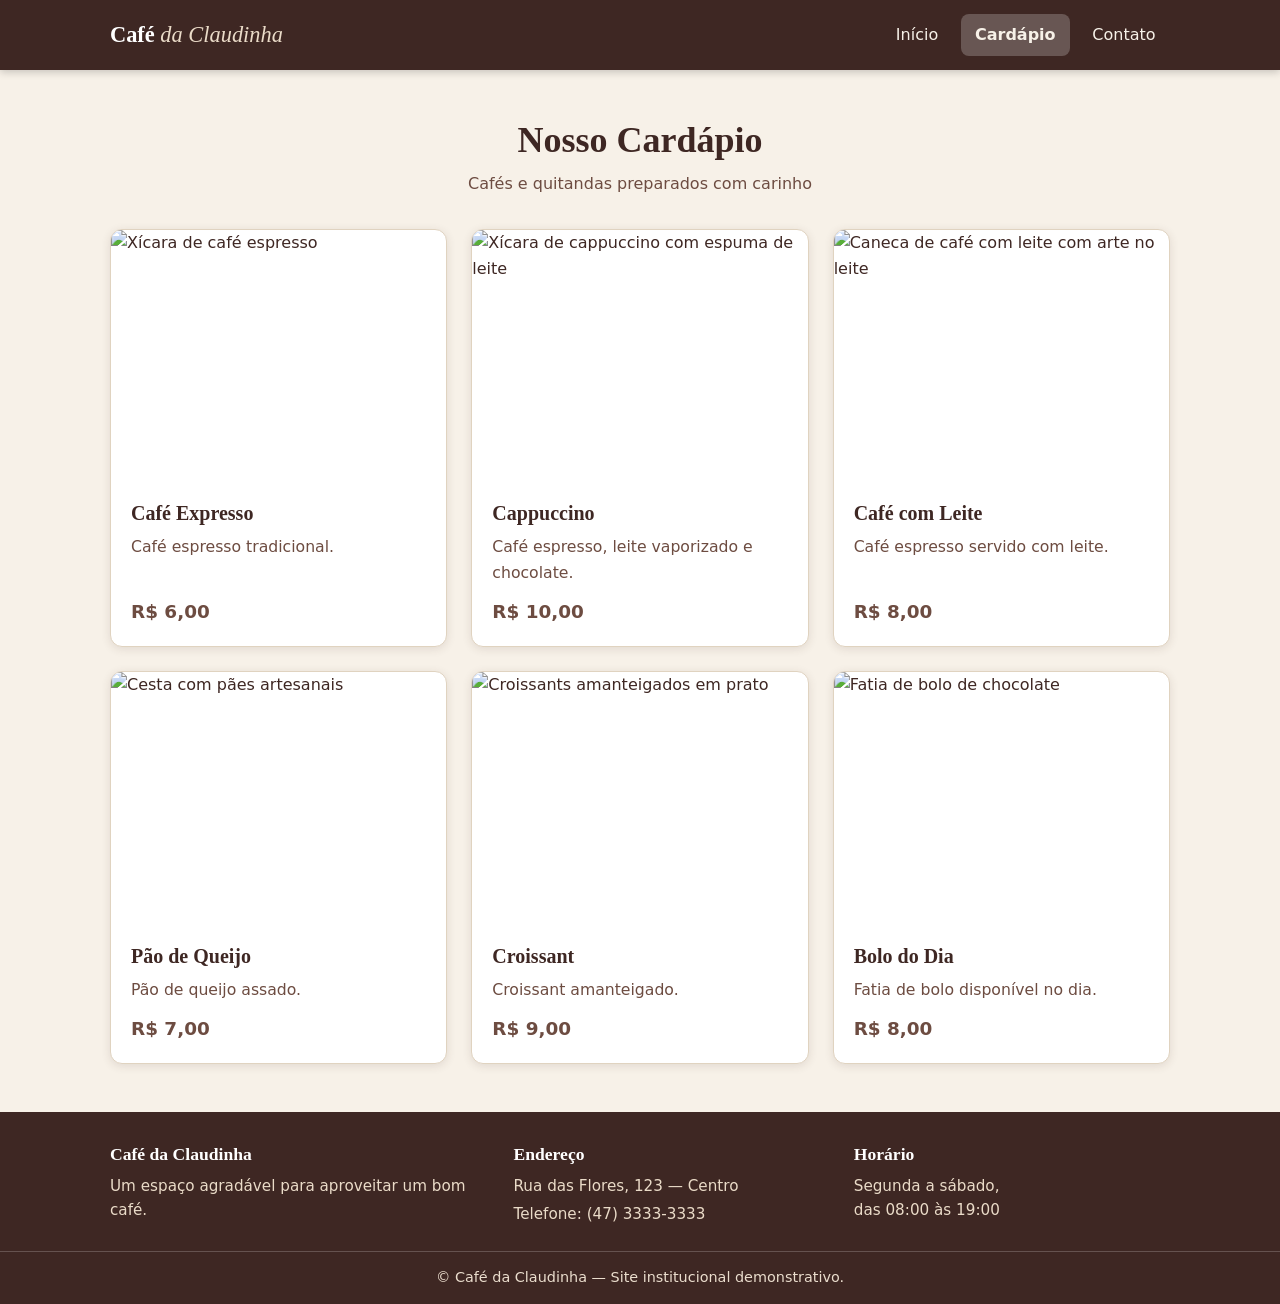
==== cardapio.html @ 3e4fe187 "Implementa etapa 3 do site Café da Claudinha" ====
<!DOCTYPE html>
<html lang="pt-BR">
<head>
  <meta charset="UTF-8">
  <meta name="viewport" content="width=device-width, initial-scale=1.0">
  <meta name="description" content="Cardápio do Café da Claudinha: cafés, pães e doces com nome, descrição e preço.">
  <title>Cardápio | Café da Claudinha</title>
  <link rel="stylesheet" href="css/style.css">
</head>
<body>
  <a class="skip-link" href="#conteudo">Pular para o conteúdo</a>

  <header class="site-header">
    <div class="header-inner">
      <a class="brand" href="index.html">Café <span>da Claudinha</span></a>
      <button class="menu-toggle" type="button" aria-expanded="false" aria-controls="menu-principal" aria-label="Abrir menu">☰</button>
      <nav class="main-nav" id="menu-principal" aria-label="Navegação principal">
        <ul>
          <li><a href="index.html">Início</a></li>
          <li><a href="cardapio.html" class="active" aria-current="page">Cardápio</a></li>
          <li><a href="contato.html">Contato</a></li>
        </ul>
      </nav>
    </div>
  </header>

  <main id="conteudo">
    <section class="section" aria-labelledby="titulo-cardapio">
      <div class="container">
        <h1 class="section-title" id="titulo-cardapio">Nosso Cardápio</h1>
        <p class="section-subtitle">Cafés e quitandas preparados com carinho</p>

        <div class="menu-grid">
          <article class="product-card">
            <img src="https://images.unsplash.com/photo-1510591509098-f4fdc6d0ff04?w=800&q=80&auto=format&fit=crop" alt="Xícara de café espresso" width="800" height="600" loading="lazy">
            <div class="product-body">
              <h3>Café Expresso</h3>
              <p>Café espresso tradicional.</p>
              <span class="price">R$ 6,00</span>
            </div>
          </article>

          <article class="product-card">
            <img src="https://images.unsplash.com/photo-1572442388796-11668a67e53d?w=800&q=80&auto=format&fit=crop" alt="Xícara de cappuccino com espuma de leite" width="800" height="600" loading="lazy">
            <div class="product-body">
              <h3>Cappuccino</h3>
              <p>Café espresso, leite vaporizado e chocolate.</p>
              <span class="price">R$ 10,00</span>
            </div>
          </article>

          <article class="product-card">
            <img src="https://images.unsplash.com/photo-1541167760496-1628856ab772?w=800&q=80&auto=format&fit=crop" alt="Caneca de café com leite com arte no leite" width="800" height="600" loading="lazy">
            <div class="product-body">
              <h3>Café com Leite</h3>
              <p>Café espresso servido com leite.</p>
              <span class="price">R$ 8,00</span>
            </div>
          </article>

          <article class="product-card">
            <img src="https://images.unsplash.com/photo-1509440159596-0249088772ff?w=800&q=80&auto=format&fit=crop" alt="Cesta com pães artesanais" width="800" height="600" loading="lazy">
            <div class="product-body">
              <h3>Pão de Queijo</h3>
              <p>Pão de queijo assado.</p>
              <span class="price">R$ 7,00</span>
            </div>
          </article>

          <article class="product-card">
            <img src="https://images.unsplash.com/photo-1555507036-ab1f4038808a?w=800&q=80&auto=format&fit=crop" alt="Croissants amanteigados em prato" width="800" height="600" loading="lazy">
            <div class="product-body">
              <h3>Croissant</h3>
              <p>Croissant amanteigado.</p>
              <span class="price">R$ 9,00</span>
            </div>
          </article>

          <article class="product-card">
            <img src="https://images.unsplash.com/photo-1578985545062-69928b1d9587?w=800&q=80&auto=format&fit=crop" alt="Fatia de bolo de chocolate" width="800" height="600" loading="lazy">
            <div class="product-body">
              <h3>Bolo do Dia</h3>
              <p>Fatia de bolo disponível no dia.</p>
              <span class="price">R$ 8,00</span>
            </div>
          </article>
        </div>
      </div>
    </section>
  </main>

  <footer class="site-footer">
    <div class="footer-inner">
      <div>
        <h3>Café da Claudinha</h3>
        <p>Um espaço agradável para aproveitar um bom café.</p>
      </div>
      <div>
        <h3>Endereço</h3>
        <address>Rua das Flores, 123 — Centro</address>
        <p>Telefone: (47) 3333-3333</p>
      </div>
      <div>
        <h3>Horário</h3>
        <p>Segunda a sábado,<br>das 08:00 às 19:00</p>
      </div>
    </div>
    <div class="footer-bottom">© Café da Claudinha — Site institucional demonstrativo.</div>
  </footer>

  <script src="js/script.js"></script>
</body>
</html>
---- css/style.css ----
/* ==========================================================
   Café da Claudinha — style.css
   1. reset/base | 2. variáveis | 3. tipografia
   4. header/nav | 5. hero | 6. seções
   7. cardápio | 8. formulário | 9. footer | 10. responsivo
   ========================================================== */

/* 1. Reset / Base */
*,
*::before,
*::after {
  box-sizing: border-box;
  margin: 0;
  padding: 0;
}

html {
  scroll-behavior: smooth;
}

body {
  font-family: system-ui, -apple-system, "Segoe UI", Arial, sans-serif;
  background-color: var(--color-background);
  color: var(--color-text);
  line-height: 1.6;
  min-height: 100vh;
  display: flex;
  flex-direction: column;
  overflow-x: hidden;
}

img {
  max-width: 100%;
  height: auto;
  display: block;
}

a {
  color: inherit;
}

ul {
  list-style: none;
}

/* 2. Variáveis */
:root {
  --color-primary: #3e2723;      /* marrom escuro */
  --color-secondary: #6d4c41;    /* marrom */
  --color-background: #f7f1e8;   /* creme */
  --color-surface: #ffffff;      /* branco */
  --color-accent: #eadbc8;       /* bege */
  --color-text: #3e2723;
  --color-text-light: #6d4c41;
  --color-muted: #8d6e63;
  --color-border: #e0d3c0;
  --color-success: #2e7d32;
  --color-error: #c62828;
  --radius: 12px;
  --shadow: 0 2px 10px rgba(62, 39, 35, 0.12);
  --container: 1100px;
  --font-title: Georgia, "Times New Roman", serif;
  --font-body: system-ui, -apple-system, "Segoe UI", Arial, sans-serif;
}

/* 3. Tipografia */
h1,
h2,
h3 {
  font-family: var(--font-title);
  color: var(--color-primary);
  line-height: 1.25;
}

h1 {
  font-size: 2.25rem;
  margin-bottom: 0.75rem;
}

h2 {
  font-size: 1.75rem;
  margin-bottom: 0.75rem;
}

h3 {
  font-size: 1.2rem;
}

p {
  margin-bottom: 1rem;
  color: var(--color-text);
}

.section-title {
  text-align: center;
  margin-bottom: 0.5rem;
}

.section-subtitle {
  text-align: center;
  color: var(--color-text-light);
  margin-bottom: 2rem;
}

.container {
  width: 100%;
  max-width: var(--container);
  margin: 0 auto;
  padding: 0 1.25rem;
}

/* Skip link (acessibilidade) */
.skip-link {
  position: absolute;
  left: -9999px;
  top: 0;
  background: var(--color-primary);
  color: #fff;
  padding: 0.6rem 1rem;
  border-radius: 0 0 8px 0;
  z-index: 100;
}

.skip-link:focus {
  left: 0;
}

/* 4. Header / Navegação */
.site-header {
  background-color: var(--color-primary);
  color: #f7f1e8;
  position: sticky;
  top: 0;
  z-index: 50;
  box-shadow: 0 2px 8px rgba(0, 0, 0, 0.2);
}

.header-inner {
  max-width: var(--container);
  margin: 0 auto;
  padding: 0.9rem 1.25rem;
  display: flex;
  align-items: center;
  justify-content: space-between;
  gap: 1rem;
}

.brand {
  font-family: var(--font-title);
  font-size: 1.4rem;
  font-weight: bold;
  text-decoration: none;
  color: #fff;
  white-space: nowrap;
}

.brand span {
  color: var(--color-accent);
  font-weight: normal;
  font-style: italic;
}

.main-nav ul {
  display: flex;
  gap: 0.5rem;
}

.main-nav a {
  display: inline-block;
  text-decoration: none;
  color: #f7f1e8;
  padding: 0.5rem 0.9rem;
  border-radius: 8px;
  transition: background-color 0.2s ease;
}

.main-nav a:hover {
  background-color: rgba(255, 255, 255, 0.15);
}

.main-nav a:focus-visible {
  outline: 3px solid #fff;
  outline-offset: 2px;
}

.main-nav a.active {
  background-color: rgba(255, 255, 255, 0.22);
  font-weight: 600;
}

.menu-toggle {
  display: none;
  background: transparent;
  border: 2px solid rgba(255, 255, 255, 0.6);
  color: #fff;
  border-radius: 8px;
  padding: 0.4rem 0.7rem;
  font-size: 1.1rem;
  cursor: pointer;
}

.menu-toggle:hover,
.menu-toggle:focus-visible {
  background: rgba(255, 255, 255, 0.15);
  outline: 2px solid #fff;
}

/* 5. Hero */
.hero {
  background-color: var(--color-accent);
}

.hero-inner {
  max-width: var(--container);
  margin: 0 auto;
  padding: 2.5rem 1.25rem;
  display: grid;
  grid-template-columns: 1.05fr 0.95fr;
  gap: 2rem;
  align-items: center;
}

.hero-text p {
  color: var(--color-text-light);
  font-size: 1.1rem;
}

.hero-image img {
  border-radius: var(--radius);
  box-shadow: var(--shadow);
  aspect-ratio: 4 / 3;
  object-fit: cover;
  width: 100%;
}

.btn {
  display: inline-block;
  background-color: var(--color-secondary);
  color: #fff;
  text-decoration: none;
  border: none;
  cursor: pointer;
  padding: 0.8rem 1.6rem;
  border-radius: 999px;
  font-size: 1rem;
  font-weight: 600;
  margin-top: 0.5rem;
  transition: background-color 0.2s ease, transform 0.1s ease;
}

.btn:hover {
  background-color: var(--color-primary);
}

.btn:focus-visible {
  outline: 3px solid var(--color-primary);
  outline-offset: 3px;
}

.btn:active {
  transform: scale(0.98);
}

/* 6. Seções */
.section {
  padding: 3rem 0;
}

.card-light {
  background-color: var(--color-surface);
  border: 1px solid var(--color-border);
  border-radius: var(--radius);
  box-shadow: var(--shadow);
  padding: 2rem;
}

.two-columns {
  display: grid;
  grid-template-columns: 1fr 1fr;
  gap: 1.5rem;
  margin-top: 1.5rem;
}

.info-box h3 {
  margin-bottom: 0.5rem;
}

.info-box p {
  color: var(--color-text-light);
  margin-bottom: 0;
}

/* 7. Cardápio */
.menu-grid {
  display: grid;
  grid-template-columns: repeat(3, 1fr);
  gap: 1.5rem;
  margin-top: 1rem;
}

.product-card {
  background: var(--color-surface);
  border: 1px solid var(--color-border);
  border-radius: var(--radius);
  overflow: hidden;
  box-shadow: var(--shadow);
  display: flex;
  flex-direction: column;
  transition: transform 0.15s ease;
}

.product-card:hover {
  transform: translateY(-3px);
}

.product-card img {
  width: 100%;
  aspect-ratio: 4 / 3;
  object-fit: cover;
}

.product-body {
  padding: 1.25rem;
  display: flex;
  flex-direction: column;
  gap: 0.5rem;
  flex: 1;
}

.product-body h3 {
  font-size: 1.25rem;
}

.product-body p {
  color: var(--color-text-light);
  font-size: 0.98rem;
  margin-bottom: 0.25rem;
  flex: 1;
}

.price {
  font-weight: 700;
  font-size: 1.15rem;
  color: var(--color-secondary);
}

/* 8. Contato / Formulário */
.contact-grid {
  display: grid;
  grid-template-columns: 0.9fr 1.1fr;
  gap: 1.5rem;
  align-items: start;
}

.contact-info {
  background: var(--color-surface);
  border: 1px solid var(--color-border);
  border-radius: var(--radius);
  padding: 1.75rem;
  box-shadow: var(--shadow);
}

.contact-info dl {
  display: grid;
  gap: 1rem;
  margin-top: 1rem;
}

.contact-info dt {
  font-weight: 700;
  color: var(--color-primary);
}

.contact-info dd {
  color: var(--color-text-light);
}

.contact-form-wrap {
  background: var(--color-surface);
  border: 1px solid var(--color-border);
  border-radius: var(--radius);
  padding: 1.75rem;
  box-shadow: var(--shadow);
}

.form-group {
  margin-bottom: 1.1rem;
}

.form-group label {
  display: block;
  font-weight: 600;
  margin-bottom: 0.35rem;
  color: var(--color-primary);
}

.form-group input,
.form-group textarea {
  width: 100%;
  border: 1px solid var(--color-border);
  border-radius: 8px;
  padding: 0.75rem 0.9rem;
  font-size: 1rem;
  font-family: var(--font-body);
  background: #fffdf9;
  color: var(--color-text);
}

.form-group input:focus,
.form-group textarea:focus {
  outline: 3px solid rgba(109, 76, 65, 0.35);
  border-color: var(--color-secondary);
}

.form-group textarea {
  min-height: 140px;
  resize: vertical;
}

.field-error {
  display: none;
  color: var(--color-error);
  font-size: 0.9rem;
  margin-top: 0.3rem;
}

.field-error.visible {
  display: block;
}

.form-feedback {
  display: none;
  margin-top: 1rem;
  padding: 0.9rem 1rem;
  border-radius: 8px;
  font-weight: 600;
}

.form-feedback.success {
  display: block;
  background: #e8f5e9;
  color: var(--color-success);
  border: 1px solid #a5d6a7;
}

.form-feedback.error {
  display: block;
  background: #fdecea;
  color: var(--color-error);
  border: 1px solid #ef9a9a;
}

/* 9. Footer */
.site-footer {
  background-color: var(--color-primary);
  color: #f7f1e8;
  margin-top: auto;
}

.footer-inner {
  max-width: var(--container);
  margin: 0 auto;
  padding: 2rem 1.25rem 1.25rem;
  display: grid;
  grid-template-columns: 1.2fr 1fr 1fr;
  gap: 1.5rem;
}

.site-footer h3 {
  color: #fff;
  margin-bottom: 0.5rem;
  font-size: 1.1rem;
}

.site-footer p,
.site-footer address {
  font-style: normal;
  color: #eadbc8;
  font-size: 0.95rem;
  margin-bottom: 0.25rem;
}

.footer-bottom {
  border-top: 1px solid rgba(255, 255, 255, 0.2);
  text-align: center;
  padding: 0.9rem 1rem;
  font-size: 0.9rem;
  color: #eaddcd;
}

/* 10. Responsividade */
@media (max-width: 1024px) {
  .menu-grid {
    grid-template-columns: repeat(2, 1fr);
  }

  .hero-inner {
    gap: 1.5rem;
  }
}

@media (max-width: 768px) {
  h1 {
    font-size: 1.9rem;
  }

  .hero-inner {
    grid-template-columns: 1fr;
    padding: 2rem 1.25rem;
  }

  .hero-image {
    order: -1;
  }

  .two-columns {
    grid-template-columns: 1fr;
  }

  .contact-grid {
    grid-template-columns: 1fr;
  }

  .footer-inner {
    grid-template-columns: 1fr 1fr;
  }
}

@media (max-width: 600px) {
  .menu-toggle {
    display: inline-block;
  }

  .main-nav {
    display: none;
    width: 100%;
  }

  .header-inner {
    flex-wrap: wrap;
  }

  .main-nav.open {
    display: block;
  }

  .main-nav ul {
    flex-direction: column;
    width: 100%;
    padding-bottom: 0.5rem;
  }

  .main-nav a {
    display: block;
    width: 100%;
  }

  .menu-grid {
    grid-template-columns: 1fr;
  }

  .section {
    padding: 2rem 0;
  }

  .card-light {
    padding: 1.4rem;
  }

  .footer-inner {
    grid-template-columns: 1fr;
  }
}

@media (max-width: 390px) {
  body {
    font-size: 0.98rem;
  }

  h1 {
    font-size: 1.65rem;
  }

  h2 {
    font-size: 1.4rem;
  }

  .container,
  .header-inner,
  .hero-inner {
    padding-left: 1rem;
    padding-right: 1rem;
  }

  .btn {
    width: 100%;
    text-align: center;
  }
}
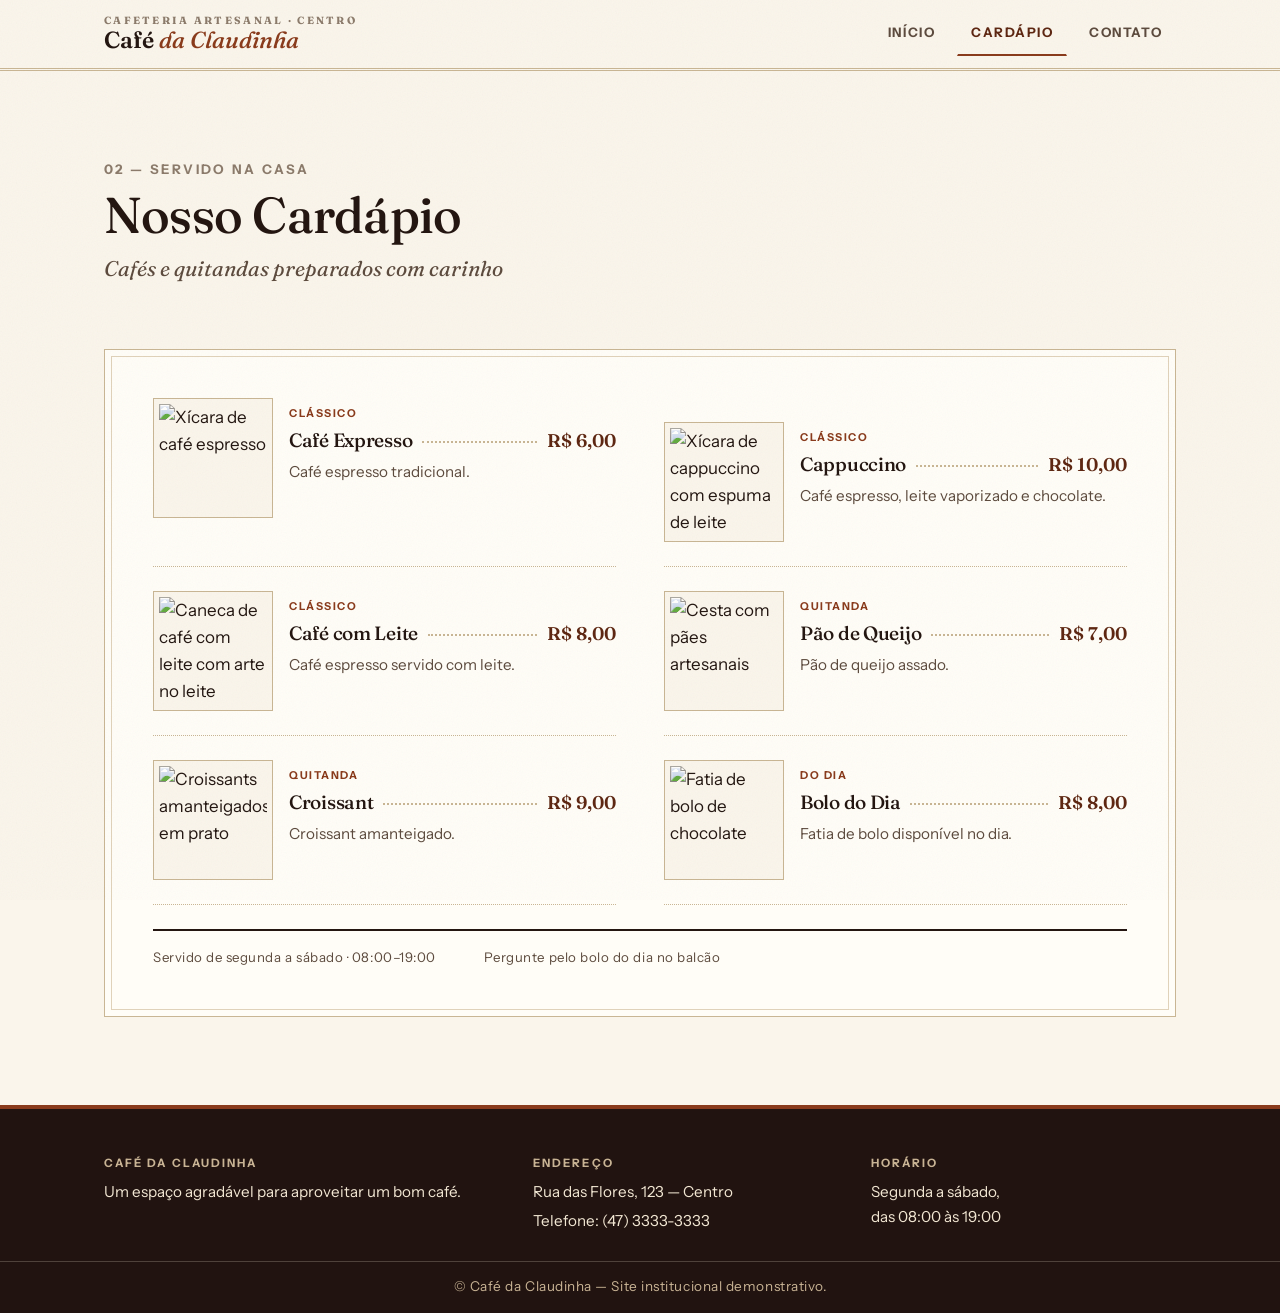
==== commit 7957d91d: "improvments" ====
--- a/cardapio.html
+++ b/cardapio.html
@@ -12,7 +12,7 @@
 
   <header class="site-header">
     <div class="header-inner">
-      <a class="brand" href="index.html">Café <span>da Claudinha</span></a>
+      <a class="brand" href="index.html"><span class="brand-top">Cafeteria artesanal · Centro</span>Café <em>da Claudinha</em></a>
       <button class="menu-toggle" type="button" aria-expanded="false" aria-controls="menu-principal" aria-label="Abrir menu">☰</button>
       <nav class="main-nav" id="menu-principal" aria-label="Navegação principal">
         <ul>
@@ -27,63 +27,69 @@
   <main id="conteudo">
     <section class="section" aria-labelledby="titulo-cardapio">
       <div class="container">
-        <h1 class="section-title" id="titulo-cardapio">Nosso Cardápio</h1>
-        <p class="section-subtitle">Cafés e quitandas preparados com carinho</p>
+        <div class="section-head">
+          <p class="section-index">02 — Servido na casa</p>
+          <h1 class="section-title" id="titulo-cardapio">Nosso Cardápio</h1>
+          <p class="section-subtitle">Cafés e quitandas preparados com carinho</p>
+        </div>
 
-        <div class="menu-grid">
-          <article class="product-card">
-            <img src="https://images.unsplash.com/photo-1510591509098-f4fdc6d0ff04?w=800&q=80&auto=format&fit=crop" alt="Xícara de café espresso" width="800" height="600" loading="lazy">
-            <div class="product-body">
-              <h3>Café Expresso</h3>
-              <p>Café espresso tradicional.</p>
-              <span class="price">R$ 6,00</span>
-            </div>
-          </article>
+        <div class="menu-sheet">
+          <div class="menu-columns">
+            <article class="product-card menu-item">
+              <div class="menu-thumb"><img src="https://images.unsplash.com/photo-1510591509098-f4fdc6d0ff04?w=800&q=80&auto=format&fit=crop" alt="Xícara de café espresso" width="800" height="800" loading="lazy"></div>
+              <div class="product-body">
+                <p class="menu-tag">Clássico</p>
+                <div class="menu-line"><h3>Café Expresso</h3><span class="dots" aria-hidden="true"></span><span class="price">R$ 6,00</span></div>
+                <p class="desc">Café espresso tradicional.</p>
+              </div>
+            </article>
 
-          <article class="product-card">
-            <img src="https://images.unsplash.com/photo-1572442388796-11668a67e53d?w=800&q=80&auto=format&fit=crop" alt="Xícara de cappuccino com espuma de leite" width="800" height="600" loading="lazy">
-            <div class="product-body">
-              <h3>Cappuccino</h3>
-              <p>Café espresso, leite vaporizado e chocolate.</p>
-              <span class="price">R$ 10,00</span>
-            </div>
-          </article>
+            <article class="product-card menu-item">
+              <div class="menu-thumb"><img src="https://images.unsplash.com/photo-1572442388796-11668a67e53d?w=800&q=80&auto=format&fit=crop" alt="Xícara de cappuccino com espuma de leite" width="800" height="800" loading="lazy"></div>
+              <div class="product-body">
+                <p class="menu-tag">Clássico</p>
+                <div class="menu-line"><h3>Cappuccino</h3><span class="dots" aria-hidden="true"></span><span class="price">R$ 10,00</span></div>
+                <p class="desc">Café espresso, leite vaporizado e chocolate.</p>
+              </div>
+            </article>
 
-          <article class="product-card">
-            <img src="https://images.unsplash.com/photo-1541167760496-1628856ab772?w=800&q=80&auto=format&fit=crop" alt="Caneca de café com leite com arte no leite" width="800" height="600" loading="lazy">
-            <div class="product-body">
-              <h3>Café com Leite</h3>
-              <p>Café espresso servido com leite.</p>
-              <span class="price">R$ 8,00</span>
-            </div>
-          </article>
+            <article class="product-card menu-item">
+              <div class="menu-thumb"><img src="https://images.unsplash.com/photo-1541167760496-1628856ab772?w=800&q=80&auto=format&fit=crop" alt="Caneca de café com leite com arte no leite" width="800" height="800" loading="lazy"></div>
+              <div class="product-body">
+                <p class="menu-tag">Clássico</p>
+                <div class="menu-line"><h3>Café com Leite</h3><span class="dots" aria-hidden="true"></span><span class="price">R$ 8,00</span></div>
+                <p class="desc">Café espresso servido com leite.</p>
+              </div>
+            </article>
 
-          <article class="product-card">
-            <img src="https://images.unsplash.com/photo-1509440159596-0249088772ff?w=800&q=80&auto=format&fit=crop" alt="Cesta com pães artesanais" width="800" height="600" loading="lazy">
-            <div class="product-body">
-              <h3>Pão de Queijo</h3>
-              <p>Pão de queijo assado.</p>
-              <span class="price">R$ 7,00</span>
-            </div>
-          </article>
+            <article class="product-card menu-item">
+              <div class="menu-thumb"><img src="https://images.unsplash.com/photo-1509440159596-0249088772ff?w=800&q=80&auto=format&fit=crop" alt="Cesta com pães artesanais" width="800" height="800" loading="lazy"></div>
+              <div class="product-body">
+                <p class="menu-tag">Quitanda</p>
+                <div class="menu-line"><h3>Pão de Queijo</h3><span class="dots" aria-hidden="true"></span><span class="price">R$ 7,00</span></div>
+                <p class="desc">Pão de queijo assado.</p>
+              </div>
+            </article>
 
-          <article class="product-card">
-            <img src="https://images.unsplash.com/photo-1555507036-ab1f4038808a?w=800&q=80&auto=format&fit=crop" alt="Croissants amanteigados em prato" width="800" height="600" loading="lazy">
-            <div class="product-body">
-              <h3>Croissant</h3>
-              <p>Croissant amanteigado.</p>
-              <span class="price">R$ 9,00</span>
-            </div>
-          </article>
+            <article class="product-card menu-item">
+              <div class="menu-thumb"><img src="https://images.unsplash.com/photo-1555507036-ab1f4038808a?w=800&q=80&auto=format&fit=crop" alt="Croissants amanteigados em prato" width="800" height="800" loading="lazy"></div>
+              <div class="product-body">
+                <p class="menu-tag">Quitanda</p>
+                <div class="menu-line"><h3>Croissant</h3><span class="dots" aria-hidden="true"></span><span class="price">R$ 9,00</span></div>
+                <p class="desc">Croissant amanteigado.</p>
+              </div>
+            </article>
 
-          <article class="product-card">
-            <img src="https://images.unsplash.com/photo-1578985545062-69928b1d9587?w=800&q=80&auto=format&fit=crop" alt="Fatia de bolo de chocolate" width="800" height="600" loading="lazy">
-            <div class="product-body">
-              <h3>Bolo do Dia</h3>
-              <p>Fatia de bolo disponível no dia.</p>
-              <span class="price">R$ 8,00</span>
-            </div>
-          </article>
+            <article class="product-card menu-item">
+              <div class="menu-thumb"><img src="https://images.unsplash.com/photo-1578985545062-69928b1d9587?w=800&q=80&auto=format&fit=crop" alt="Fatia de bolo de chocolate" width="800" height="800" loading="lazy"></div>
+              <div class="product-body">
+                <p class="menu-tag">Do dia</p>
+                <div class="menu-line"><h3>Bolo do Dia</h3><span class="dots" aria-hidden="true"></span><span class="price">R$ 8,00</span></div>
+                <p class="desc">Fatia de bolo disponível no dia.</p>
+              </div>
+            </article>
+          </div>
+          <p class="menu-note"><span>Servido de segunda a sábado · 08:00–19:00</span><span>Pergunte pelo bolo do dia no balcão</span></p>
         </div>
       </div>
     </section>
--- a/css/style.css
+++ b/css/style.css
@@ -1,599 +1,536 @@
 /* ==========================================================
-   Café da Claudinha — style.css
-   1. reset/base | 2. variáveis | 3. tipografia
-   4. header/nav | 5. hero | 6. seções
-   7. cardápio | 8. formulário | 9. footer | 10. responsivo
+   Café da Claudinha — Warm Editorial
+   Direção: menu impresso artesanal + revista gastronômica
+   Tokens primeiro; nenhum valor fora da escala.
    ========================================================== */
-
-/* 1. Reset / Base */
+@import url("https://fonts.googleapis.com/css2?family=Fraunces:ital,opsz,wght@0,9..144,400;0,9..144,500;0,9..144,600;1,9..144,400;1,9..144,500&family=Instrument+Sans:wght@400;500;600;700&display=swap");
+
+:root {
+  /* TYPE — perfect fourth 1.333, fluido com clamp */
+  --font-display: "Fraunces", Georgia, "Times New Roman", serif;
+  --font-text: "Instrument Sans", system-ui, -apple-system, "Segoe UI", sans-serif;
+  --step--1: clamp(0.78rem, 0.76rem + 0.1vw, 0.83rem);
+  --step-0: clamp(1rem, 0.96rem + 0.2vw, 1.06rem);
+  --step-1: clamp(1.2rem, 1.12rem + 0.4vw, 1.33rem);
+  --step-2: clamp(1.5rem, 1.35rem + 0.75vw, 1.77rem);
+  --step-3: clamp(1.9rem, 1.6rem + 1.4vw, 2.37rem);
+  --step-4: clamp(2.4rem, 1.95rem + 2.3vw, 3.15rem);
+  --step-5: clamp(3rem, 2.3rem + 3.5vw, 4.2rem);
+
+  /* SPACE — uma escala só */
+  --space-3xs: 0.25rem; --space-2xs: 0.5rem; --space-xs: 0.75rem;
+  --space-s: 1rem; --space-m: 1.5rem; --space-l: 2rem;
+  --space-xl: 3rem; --space-2xl: 4.5rem; --space-3xl: 6rem;
+  --space-section: clamp(3rem, 2rem + 5vw, 5.5rem);
+
+  /* COLOR — rampa quente, um acento só */
+  --base: #faf5eb;
+  --surface: #fffdf7;
+  --surface-warm: #f3e9d6;
+  --ink: #241611;
+  --ink-2: #5d4b3e;
+  --ink-3: #8c7b6b;
+  --line: #e0d2ba;
+  --line-strong: #c9b694;
+  --accent: #8a3b1c;
+  --accent-deep: #5e2712;
+  --footer-bg: #211310;
+  --footer-ink: #f2e7d3;
+  --footer-dim: #c8b394;
+  --success: #2e6b34;
+  --error: #a8321f;
+
+  /* FORM */
+  --radius: 2px;
+  --border: 1px solid var(--line);
+  --border-strong: 1px solid var(--line-strong);
+  --shadow: none;
+  --container: 1120px;
+  --measure: 68ch;
+
+  /* MOTION */
+  --dur-fast: 120ms; --dur: 200ms; --dur-slow: 500ms;
+  --ease: cubic-bezier(0.2, 0, 0, 1);
+
+  --z-sticky: 100;
+}
+
+/* 1. Base */
 *,
 *::before,
-*::after {
-  box-sizing: border-box;
-  margin: 0;
-  padding: 0;
-}
-
-html {
-  scroll-behavior: smooth;
-}
+*::after { box-sizing: border-box; margin: 0; padding: 0; }
+
+html { scroll-behavior: smooth; }
 
 body {
-  font-family: system-ui, -apple-system, "Segoe UI", Arial, sans-serif;
-  background-color: var(--color-background);
-  color: var(--color-text);
+  font-family: var(--font-text);
+  background: var(--base);
+  color: var(--ink);
   line-height: 1.6;
-  min-height: 100vh;
+  font-size: var(--step-0);
+  min-height: 100svh;
   display: flex;
   flex-direction: column;
   overflow-x: hidden;
 }
 
-img {
-  max-width: 100%;
-  height: auto;
-  display: block;
-}
-
-a {
-  color: inherit;
-}
-
-ul {
-  list-style: none;
-}
-
-/* 2. Variáveis */
-:root {
-  --color-primary: #3e2723;      /* marrom escuro */
-  --color-secondary: #6d4c41;    /* marrom */
-  --color-background: #f7f1e8;   /* creme */
-  --color-surface: #ffffff;      /* branco */
-  --color-accent: #eadbc8;       /* bege */
-  --color-text: #3e2723;
-  --color-text-light: #6d4c41;
-  --color-muted: #8d6e63;
-  --color-border: #e0d3c0;
-  --color-success: #2e7d32;
-  --color-error: #c62828;
-  --radius: 12px;
-  --shadow: 0 2px 10px rgba(62, 39, 35, 0.12);
-  --container: 1100px;
-  --font-title: Georgia, "Times New Roman", serif;
-  --font-body: system-ui, -apple-system, "Segoe UI", Arial, sans-serif;
-}
-
-/* 3. Tipografia */
-h1,
-h2,
-h3 {
-  font-family: var(--font-title);
-  color: var(--color-primary);
-  line-height: 1.25;
-}
-
-h1 {
-  font-size: 2.25rem;
-  margin-bottom: 0.75rem;
-}
-
-h2 {
-  font-size: 1.75rem;
-  margin-bottom: 0.75rem;
-}
-
-h3 {
-  font-size: 1.2rem;
-}
-
-p {
-  margin-bottom: 1rem;
-  color: var(--color-text);
-}
-
-.section-title {
-  text-align: center;
-  margin-bottom: 0.5rem;
-}
-
+/* textura de papel sutil (print) */
+body::before {
+  content: ""; position: fixed; inset: 0; pointer-events: none; z-index: 9999;
+  opacity: 0.05; mix-blend-mode: multiply;
+  background-image: url("data:image/svg+xml,%3Csvg xmlns='http://www.w3.org/2000/svg'%3E%3Cfilter id='n'%3E%3CfeTurbulence type='fractalNoise' baseFrequency='.8' numOctaves='4'/%3E%3C/filter%3E%3Crect width='100%25' height='100%25' filter='url(%23n)'/%3E%3C/svg%3E");
+}
+@media (prefers-reduced-transparency: reduce) { body::before { display: none; } }
+
+img { max-width: 100%; height: auto; display: block; }
+ul { list-style: none; }
+a { color: inherit; }
+
+::selection { background: var(--accent); color: #fff; }
+
+/* 2. Tipografia */
+h1, h2, h3 {
+  font-family: var(--font-display);
+  font-weight: 500;
+  line-height: 1.08;
+  letter-spacing: -0.015em;
+  color: var(--ink);
+  text-wrap: balance;
+}
+h1 { font-size: var(--step-4); }
+h2 { font-size: var(--step-2); }
+h3 { font-size: var(--step-1); line-height: 1.2; }
+p { max-width: var(--measure); text-wrap: pretty; }
+strong { font-weight: 700; }
+
+.kicker {
+  font-family: var(--font-text);
+  font-size: var(--step--1);
+  font-weight: 700;
+  letter-spacing: 0.14em;
+  text-transform: uppercase;
+  color: var(--accent);
+  display: flex;
+  align-items: center;
+  gap: var(--space-xs);
+  margin-bottom: var(--space-s);
+  max-width: none;
+}
+.kicker::before {
+  content: ""; width: 2.25rem; height: 2px; background: var(--accent); flex: none;
+}
+
+.section-title { margin-bottom: var(--space-2xs); }
 .section-subtitle {
-  text-align: center;
-  color: var(--color-text-light);
-  margin-bottom: 2rem;
+  color: var(--ink-2);
+  font-size: var(--step-1);
+  font-family: var(--font-display);
+  font-style: italic;
+  font-weight: 400;
+  margin-bottom: var(--space-l);
+  max-width: none;
 }
 
 .container {
   width: 100%;
   max-width: var(--container);
   margin: 0 auto;
-  padding: 0 1.25rem;
-}
-
-/* Skip link (acessibilidade) */
+  padding: 0 var(--space-m);
+}
+
 .skip-link {
-  position: absolute;
-  left: -9999px;
-  top: 0;
-  background: var(--color-primary);
-  color: #fff;
-  padding: 0.6rem 1rem;
-  border-radius: 0 0 8px 0;
-  z-index: 100;
-}
-
-.skip-link:focus {
-  left: 0;
-}
-
-/* 4. Header / Navegação */
+  position: absolute; left: -9999px; top: 0;
+  background: var(--ink); color: #fff;
+  padding: 0.6rem 1rem; border-radius: 0 0 var(--radius) 0; z-index: 200;
+}
+.skip-link:focus { left: 0; }
+
+/* 3. Header — barra editorial com régua dupla */
 .site-header {
-  background-color: var(--color-primary);
-  color: #f7f1e8;
-  position: sticky;
-  top: 0;
-  z-index: 50;
-  box-shadow: 0 2px 8px rgba(0, 0, 0, 0.2);
-}
-
+  background: var(--base);
+  border-bottom: 3px double var(--line-strong);
+  position: sticky; top: 0; z-index: var(--z-sticky);
+}
 .header-inner {
   max-width: var(--container);
   margin: 0 auto;
-  padding: 0.9rem 1.25rem;
-  display: flex;
-  align-items: center;
-  justify-content: space-between;
-  gap: 1rem;
-}
-
+  padding: var(--space-xs) var(--space-m);
+  display: flex; align-items: center; justify-content: space-between;
+  gap: var(--space-s);
+}
+.brand-top {
+  display: block;
+  font-size: 0.65rem; font-weight: 700;
+  letter-spacing: 0.22em; text-transform: uppercase;
+  color: var(--ink-3);
+  line-height: 1.2;
+}
 .brand {
-  font-family: var(--font-title);
-  font-size: 1.4rem;
-  font-weight: bold;
-  text-decoration: none;
-  color: #fff;
-  white-space: nowrap;
-}
-
-.brand span {
-  color: var(--color-accent);
-  font-weight: normal;
-  font-style: italic;
-}
-
-.main-nav ul {
-  display: flex;
-  gap: 0.5rem;
-}
-
+  font-family: var(--font-display);
+  font-size: 1.45rem; font-weight: 600;
+  text-decoration: none; color: var(--ink);
+  line-height: 1.1; white-space: nowrap;
+}
+.brand em { color: var(--accent); font-style: italic; font-weight: 500; }
+
+.main-nav ul { display: flex; gap: var(--space-2xs); align-items: center; }
 .main-nav a {
   display: inline-block;
   text-decoration: none;
-  color: #f7f1e8;
-  padding: 0.5rem 0.9rem;
-  border-radius: 8px;
-  transition: background-color 0.2s ease;
-}
-
-.main-nav a:hover {
-  background-color: rgba(255, 255, 255, 0.15);
-}
-
-.main-nav a:focus-visible {
-  outline: 3px solid #fff;
-  outline-offset: 2px;
-}
-
-.main-nav a.active {
-  background-color: rgba(255, 255, 255, 0.22);
-  font-weight: 600;
-}
+  font-size: 0.82rem; font-weight: 700;
+  letter-spacing: 0.12em; text-transform: uppercase;
+  color: var(--ink-2);
+  padding: 0.55rem 0.8rem;
+  border: 1px solid transparent;
+  border-radius: var(--radius);
+  min-height: 44px; line-height: 1.6;
+}
+.main-nav a:hover { color: var(--accent-deep); border-color: var(--line); background: var(--surface); }
+.main-nav a:active { transform: translateY(1px); }
+.main-nav a:focus-visible { outline: 2px solid var(--accent); outline-offset: 2px; }
+.main-nav a.active { color: var(--accent-deep); border-bottom: 2px solid var(--accent); border-radius: 0; }
 
 .menu-toggle {
   display: none;
   background: transparent;
-  border: 2px solid rgba(255, 255, 255, 0.6);
-  color: #fff;
-  border-radius: 8px;
-  padding: 0.4rem 0.7rem;
-  font-size: 1.1rem;
-  cursor: pointer;
-}
-
-.menu-toggle:hover,
-.menu-toggle:focus-visible {
-  background: rgba(255, 255, 255, 0.15);
-  outline: 2px solid #fff;
-}
-
-/* 5. Hero */
+  border: var(--border-strong);
+  border-radius: var(--radius);
+  color: var(--ink);
+  padding: 0.5rem 0.8rem;
+  font-size: 1rem; font-weight: 700;
+  cursor: pointer; min-height: 44px; min-width: 44px;
+}
+.menu-toggle:hover, .menu-toggle:focus-visible {
+  border-color: var(--accent); color: var(--accent-deep); outline: 2px solid var(--accent); outline-offset: 2px;
+}
+
+/* 4. Hero editorial */
 .hero {
-  background-color: var(--color-accent);
-}
-
+  border-bottom: var(--border);
+  background:
+    linear-gradient(var(--line) 1px, transparent 1px) 0 0 / 100% 100%,
+    var(--base);
+  background-image: none;
+}
 .hero-inner {
   max-width: var(--container);
   margin: 0 auto;
-  padding: 2.5rem 1.25rem;
+  padding: var(--space-2xl) var(--space-m) var(--space-xl);
   display: grid;
-  grid-template-columns: 1.05fr 0.95fr;
-  gap: 2rem;
+  grid-template-columns: 7fr 5fr;
+  gap: var(--space-xl);
   align-items: center;
 }
-
-.hero-text p {
-  color: var(--color-text-light);
-  font-size: 1.1rem;
-}
-
-.hero-image img {
+.hero-text h1 { font-size: var(--step-5); line-height: 0.98; letter-spacing: -0.03em; margin-bottom: var(--space-s); }
+.hero-text h1 em { font-style: italic; color: var(--accent); font-weight: 400; }
+.hero-text .lede {
+  font-size: var(--step-1);
+  line-height: 1.55;
+  color: var(--ink-2);
+  max-width: 34rem;
+  margin-bottom: var(--space-m);
+  border-left: 3px solid var(--accent);
+  padding-left: var(--space-s);
+}
+.hero-actions { display: flex; flex-wrap: wrap; gap: var(--space-s); align-items: center; margin-bottom: var(--space-m); }
+
+.btn {
+  display: inline-flex; align-items: center; justify-content: center;
+  background: var(--ink); color: #fff;
+  text-decoration: none; border: 1px solid var(--ink);
+  cursor: pointer;
+  padding: 0.85rem 1.7rem 0.8rem;
   border-radius: var(--radius);
-  box-shadow: var(--shadow);
-  aspect-ratio: 4 / 3;
-  object-fit: cover;
+  font-size: 0.85rem; font-weight: 700;
+  letter-spacing: 0.12em; text-transform: uppercase;
+  font-family: var(--font-text);
+  min-height: 48px;
+  transition: background-color var(--dur) var(--ease), color var(--dur) var(--ease), transform var(--dur-fast) var(--ease);
+}
+.btn:hover { background: var(--accent-deep); border-color: var(--accent-deep); }
+.btn:active { transform: translateY(1px); }
+.btn:focus-visible { outline: 3px solid var(--accent); outline-offset: 3px; }
+.btn--ghost { background: transparent; color: var(--ink); border: var(--border-strong); }
+.btn--ghost:hover { background: var(--surface); color: var(--accent-deep); border-color: var(--accent); }
+
+.hero-meta {
+  display: flex; flex-wrap: wrap;
+  gap: 0 var(--space-m);
+  border-top: var(--border);
+  padding-top: var(--space-s);
+  font-size: var(--step--1);
+  letter-spacing: 0.06em;
+  color: var(--ink-2);
+  max-width: none;
+}
+.hero-meta strong { color: var(--ink); letter-spacing: 0.1em; text-transform: uppercase; font-size: 0.72rem; margin-right: 0.4rem; }
+
+.hero-figure { position: relative; margin: 0; }
+.hero-figure .frame {
+  border: var(--border-strong);
+  background: var(--surface);
+  padding: 0.6rem;
+  position: relative;
+}
+.hero-figure .frame::after {
+  /* moldura deslocada — detalhe impresso */
+  content: ""; position: absolute; inset: 0;
+  border: 1px solid var(--accent);
+  transform: translate(10px, 10px);
+  pointer-events: none;
+}
+.hero-figure img {
+  width: 100%; aspect-ratio: 4 / 5; object-fit: cover;
+  filter: sepia(0.12) saturate(1.02);
+}
+.hero-figure figcaption {
+  display: flex; justify-content: space-between; gap: var(--space-s);
+  font-size: var(--step--1); color: var(--ink-2);
+  padding-top: 1.4rem;
+  font-style: italic; font-family: var(--font-display);
+}
+.hero-stamp {
+  position: absolute; top: -1.1rem; right: 1.2rem;
+  background: var(--accent); color: #fff;
+  font-size: 0.7rem; font-weight: 700;
+  letter-spacing: 0.16em; text-transform: uppercase;
+  padding: 0.45rem 0.8rem;
+  border-radius: var(--radius);
+  z-index: 2;
+}
+.hero-vertical {
+  position: absolute; left: -2.6rem; top: 50%;
+  writing-mode: vertical-rl; transform: rotate(180deg);
+  font-size: 0.68rem; font-weight: 700;
+  letter-spacing: 0.3em; text-transform: uppercase;
+  color: var(--ink-3);
+}
+
+/* 5. Seções */
+.section { padding: var(--space-section) 0; }
+.section--ruled { border-top: 3px double var(--line-strong); }
+.section-head { display: grid; gap: 0; margin-bottom: var(--space-l); }
+.section-index {
+  font-size: var(--step--1); font-weight: 700;
+  letter-spacing: 0.18em; text-transform: uppercase; color: var(--ink-3);
+  margin-bottom: var(--space-2xs);
+}
+
+.editorial-grid {
+  display: grid; grid-template-columns: 5fr 7fr; gap: var(--space-xl);
+  align-items: start;
+}
+.dropcap::first-letter {
+  font-family: var(--font-display);
+  font-size: 3.2em; line-height: 0.85;
+  float: left; padding-right: 0.12em; padding-top: 0.05em;
+  color: var(--accent-deep); font-weight: 600;
+}
+.prose p { color: var(--ink-2); margin-bottom: var(--space-s); font-size: var(--step-0); }
+.prose p strong { color: var(--ink); }
+.pull {
+  border-top: 2px solid var(--ink);
+  border-bottom: var(--border);
+  padding: var(--space-s) 0;
+  margin-top: var(--space-m);
+  font-family: var(--font-display);
+  font-style: italic;
+  font-size: var(--step-1);
+  color: var(--ink);
+  max-width: none;
+}
+.ruled-list { border-top: 2px solid var(--ink); }
+.ruled-list li {
+  display: grid; grid-template-columns: 2.5rem 1fr; gap: var(--space-s);
+  padding: var(--space-s) 0;
+  border-bottom: var(--border);
+}
+.ruled-list .num {
+  font-family: var(--font-display); font-style: italic;
+  color: var(--accent); font-size: var(--step-1);
+}
+.ruled-list h3 { font-size: var(--step-1); margin-bottom: 0.3rem; }
+.ruled-list p { color: var(--ink-2); margin: 0; font-size: 0.98rem; }
+
+/* 6. Cardápio — menu impresso, sem cards */
+.menu-sheet {
+  background: var(--surface);
+  border: var(--border-strong);
+  padding: clamp(1.25rem, 1rem + 3vw, 3rem);
+  position: relative;
+}
+.menu-sheet::before {
+  content: ""; position: absolute; inset: 6px;
+  border: 1px solid var(--line);
+  pointer-events: none;
+}
+.menu-columns {
+  display: grid; grid-template-columns: 1fr 1fr;
+  column-gap: var(--space-xl);
+  position: relative;
+}
+.menu-item {
+  display: grid; grid-template-columns: 7.5rem 1fr;
+  gap: var(--space-s);
+  padding: var(--space-m) 0;
+  border-bottom: 1px dotted var(--line-strong);
+  break-inside: avoid;
+}
+.menu-item:first-child { padding-top: 0; }
+.menu-thumb {
+  border: var(--border-strong);
+  padding: 0.3rem;
+  background: var(--base);
+  align-self: start;
+}
+.menu-thumb img { width: 100%; aspect-ratio: 1 / 1; object-fit: cover; filter: sepia(0.14) saturate(1.02); }
+.menu-item h3 { font-size: 1.2rem; }
+.menu-line { display: flex; align-items: baseline; gap: 0.6rem; flex-wrap: wrap; }
+.menu-line h3 { flex: none; min-width: 0; max-width: 100%; }
+.dots { flex: 1 1 1rem; border-bottom: 2px dotted var(--line-strong); transform: translateY(-4px); min-width: 1rem; }
+.price {
+  font-family: var(--font-display);
+  font-weight: 600; font-size: 1.15rem;
+  color: var(--accent-deep);
+  font-variant-numeric: tabular-nums lining-nums;
+  white-space: nowrap;
+}
+.menu-item .desc { color: var(--ink-2); font-size: 0.95rem; margin: 0.3rem 0 0; }
+.menu-tag {
+  display: inline-block;
+  font-size: 0.68rem; font-weight: 700;
+  letter-spacing: 0.14em; text-transform: uppercase;
+  color: var(--accent);
+  margin-bottom: 0.25rem;
+}
+.menu-note {
+  margin-top: var(--space-m);
+  max-width: none;
+  border-top: 2px solid var(--ink);
+  padding-top: var(--space-s);
+  display: flex; flex-wrap: wrap; gap: var(--space-s) var(--space-xl);
+  font-size: var(--step--1); color: var(--ink-2); letter-spacing: 0.04em;
+  position: relative;
+}
+
+/* 7. Contato */
+.contact-grid {
+  display: grid; grid-template-columns: 5fr 7fr;
+  gap: var(--space-xl); align-items: start;
+}
+.ledger { border-top: 2px solid var(--ink); margin-top: var(--space-s); }
+.ledger > div {
+  display: grid; grid-template-columns: 2.2rem 1fr; gap: var(--space-s);
+  padding: var(--space-s) 0;
+  border-bottom: var(--border);
+}
+.ledger .num { font-family: var(--font-display); font-style: italic; color: var(--accent); }
+.ledger dt {
+  font-size: 0.72rem; font-weight: 700;
+  letter-spacing: 0.16em; text-transform: uppercase;
+  color: var(--ink-3); margin-bottom: 0.2rem;
+}
+.ledger dd { color: var(--ink); font-size: 1.02rem; }
+.contact-form-wrap {
+  background: var(--surface);
+  border: var(--border-strong);
+  padding: clamp(1.25rem, 1rem + 2.5vw, 2.25rem);
+}
+.contact-form-wrap h2 { margin-bottom: 0.3rem; }
+.form-hint { color: var(--ink-2); font-size: 0.95rem; margin-bottom: var(--space-m); }
+.form-group { margin-bottom: var(--space-m); display: grid; gap: 0.35rem; }
+.form-group label {
+  font-size: 0.74rem; font-weight: 700;
+  letter-spacing: 0.14em; text-transform: uppercase;
+  color: var(--ink);
+}
+.form-group input, .form-group textarea {
   width: 100%;
-}
-
-.btn {
-  display: inline-block;
-  background-color: var(--color-secondary);
-  color: #fff;
-  text-decoration: none;
   border: none;
-  cursor: pointer;
-  padding: 0.8rem 1.6rem;
-  border-radius: 999px;
-  font-size: 1rem;
-  font-weight: 600;
-  margin-top: 0.5rem;
-  transition: background-color 0.2s ease, transform 0.1s ease;
-}
-
-.btn:hover {
-  background-color: var(--color-primary);
-}
-
-.btn:focus-visible {
-  outline: 3px solid var(--color-primary);
-  outline-offset: 3px;
-}
-
-.btn:active {
-  transform: scale(0.98);
-}
-
-/* 6. Seções */
-.section {
-  padding: 3rem 0;
-}
-
-.card-light {
-  background-color: var(--color-surface);
-  border: 1px solid var(--color-border);
-  border-radius: var(--radius);
-  box-shadow: var(--shadow);
-  padding: 2rem;
-}
-
-.two-columns {
-  display: grid;
-  grid-template-columns: 1fr 1fr;
-  gap: 1.5rem;
-  margin-top: 1.5rem;
-}
-
-.info-box h3 {
-  margin-bottom: 0.5rem;
-}
-
-.info-box p {
-  color: var(--color-text-light);
-  margin-bottom: 0;
-}
-
-/* 7. Cardápio */
-.menu-grid {
-  display: grid;
-  grid-template-columns: repeat(3, 1fr);
-  gap: 1.5rem;
-  margin-top: 1rem;
-}
-
-.product-card {
-  background: var(--color-surface);
-  border: 1px solid var(--color-border);
-  border-radius: var(--radius);
-  overflow: hidden;
-  box-shadow: var(--shadow);
-  display: flex;
-  flex-direction: column;
-  transition: transform 0.15s ease;
-}
-
-.product-card:hover {
-  transform: translateY(-3px);
-}
-
-.product-card img {
-  width: 100%;
-  aspect-ratio: 4 / 3;
-  object-fit: cover;
-}
-
-.product-body {
-  padding: 1.25rem;
-  display: flex;
-  flex-direction: column;
-  gap: 0.5rem;
-  flex: 1;
-}
-
-.product-body h3 {
-  font-size: 1.25rem;
-}
-
-.product-body p {
-  color: var(--color-text-light);
-  font-size: 0.98rem;
-  margin-bottom: 0.25rem;
-  flex: 1;
-}
-
-.price {
-  font-weight: 700;
-  font-size: 1.15rem;
-  color: var(--color-secondary);
-}
-
-/* 8. Contato / Formulário */
-.contact-grid {
-  display: grid;
-  grid-template-columns: 0.9fr 1.1fr;
-  gap: 1.5rem;
-  align-items: start;
-}
-
-.contact-info {
-  background: var(--color-surface);
-  border: 1px solid var(--color-border);
-  border-radius: var(--radius);
-  padding: 1.75rem;
-  box-shadow: var(--shadow);
-}
-
-.contact-info dl {
-  display: grid;
-  gap: 1rem;
-  margin-top: 1rem;
-}
-
-.contact-info dt {
-  font-weight: 700;
-  color: var(--color-primary);
-}
-
-.contact-info dd {
-  color: var(--color-text-light);
-}
-
-.contact-form-wrap {
-  background: var(--color-surface);
-  border: 1px solid var(--color-border);
-  border-radius: var(--radius);
-  padding: 1.75rem;
-  box-shadow: var(--shadow);
-}
-
-.form-group {
-  margin-bottom: 1.1rem;
-}
-
-.form-group label {
-  display: block;
-  font-weight: 600;
-  margin-bottom: 0.35rem;
-  color: var(--color-primary);
-}
-
-.form-group input,
-.form-group textarea {
-  width: 100%;
-  border: 1px solid var(--color-border);
-  border-radius: 8px;
-  padding: 0.75rem 0.9rem;
-  font-size: 1rem;
-  font-family: var(--font-body);
-  background: #fffdf9;
-  color: var(--color-text);
-}
-
-.form-group input:focus,
-.form-group textarea:focus {
-  outline: 3px solid rgba(109, 76, 65, 0.35);
-  border-color: var(--color-secondary);
-}
-
-.form-group textarea {
-  min-height: 140px;
-  resize: vertical;
-}
-
-.field-error {
-  display: none;
-  color: var(--color-error);
-  font-size: 0.9rem;
-  margin-top: 0.3rem;
-}
-
-.field-error.visible {
-  display: block;
-}
-
-.form-feedback {
-  display: none;
-  margin-top: 1rem;
-  padding: 0.9rem 1rem;
-  border-radius: 8px;
-  font-weight: 600;
-}
-
-.form-feedback.success {
-  display: block;
-  background: #e8f5e9;
-  color: var(--color-success);
-  border: 1px solid #a5d6a7;
-}
-
-.form-feedback.error {
-  display: block;
-  background: #fdecea;
-  color: var(--color-error);
-  border: 1px solid #ef9a9a;
-}
-
-/* 9. Footer */
-.site-footer {
-  background-color: var(--color-primary);
-  color: #f7f1e8;
-  margin-top: auto;
-}
-
+  border-bottom: 2px solid var(--line-strong);
+  border-radius: 0;
+  background: transparent;
+  padding: 0.65rem 0.1rem;
+  font-size: 1rem; font-family: var(--font-text);
+  color: var(--ink);
+}
+.form-group textarea { border: var(--border-strong); background: #fffefa; padding: 0.8rem 0.9rem; min-height: 140px; resize: vertical; border-radius: var(--radius); }
+.form-group input:focus, .form-group textarea:focus {
+  outline: 2px solid var(--accent); outline-offset: 2px;
+  border-bottom-color: var(--accent);
+}
+.field-error { display: none; color: var(--error); font-size: 0.9rem; font-weight: 600; }
+.field-error.visible { display: block; }
+.form-feedback { display: none; margin-top: var(--space-s); padding: 0.9rem 1rem; border-radius: var(--radius); font-weight: 600; }
+.form-feedback.success { display: block; background: #e9f2e7; color: var(--success); border: 1px solid #9dbf9f; }
+.form-feedback.error { display: block; background: #fae9e4; color: var(--error); border: 1px solid #d8a08e; }
+
+/* 8. Footer */
+.site-footer { background: var(--footer-bg); color: var(--footer-ink); margin-top: auto; border-top: 4px solid var(--accent); }
 .footer-inner {
-  max-width: var(--container);
-  margin: 0 auto;
-  padding: 2rem 1.25rem 1.25rem;
-  display: grid;
-  grid-template-columns: 1.2fr 1fr 1fr;
-  gap: 1.5rem;
-}
-
-.site-footer h3 {
-  color: #fff;
-  margin-bottom: 0.5rem;
-  font-size: 1.1rem;
-}
-
-.site-footer p,
-.site-footer address {
-  font-style: normal;
-  color: #eadbc8;
-  font-size: 0.95rem;
-  margin-bottom: 0.25rem;
-}
-
+  max-width: var(--container); margin: 0 auto;
+  padding: var(--space-xl) var(--space-m) var(--space-m);
+  display: grid; grid-template-columns: 1.3fr 1fr 1fr;
+  gap: var(--space-l);
+}
+.footer-brand { font-family: var(--font-display); font-size: 1.5rem; color: #fff; margin-bottom: 0.4rem; }
+.footer-brand em { color: var(--footer-dim); font-style: italic; }
+.site-footer h3 { font-family: var(--font-text); font-size: 0.72rem; font-weight: 700; letter-spacing: 0.18em; text-transform: uppercase; color: var(--footer-dim); margin-bottom: 0.6rem; }
+.site-footer p, .site-footer address { font-style: normal; color: var(--footer-ink); font-size: 0.95rem; margin-bottom: 0.25rem; max-width: none; }
 .footer-bottom {
-  border-top: 1px solid rgba(255, 255, 255, 0.2);
-  text-align: center;
-  padding: 0.9rem 1rem;
-  font-size: 0.9rem;
-  color: #eaddcd;
-}
-
-/* 10. Responsividade */
+  border-top: 1px solid rgba(242, 231, 211, 0.22);
+  text-align: center; padding: 0.9rem 1rem;
+  font-size: 0.85rem; color: var(--footer-dim); letter-spacing: 0.04em;
+}
+
+/* 9. Responsivo (mobile-first complementado por max-width pontuais) */
 @media (max-width: 1024px) {
-  .menu-grid {
-    grid-template-columns: repeat(2, 1fr);
+  .hero-inner { gap: var(--space-m); }
+  .hero-vertical { display: none; }
+  .editorial-grid, .contact-grid { gap: var(--space-m); }
+}
+
+@media (max-width: 768px) {
+  .hero-inner { grid-template-columns: 1fr; padding-top: var(--space-xl); }
+  .hero-figure { max-width: 32rem; }
+  .hero-figure img { aspect-ratio: 4 / 3; }
+  .editorial-grid { grid-template-columns: 1fr; }
+  .menu-columns { grid-template-columns: 1fr; }
+  .menu-item:first-child { padding-top: 0; }
+  .contact-grid { grid-template-columns: 1fr; }
+  .footer-inner { grid-template-columns: 1fr 1fr; }
+}
+
+@media (max-width: 600px) {
+  .menu-toggle { display: inline-flex; }
+  .header-inner { flex-wrap: wrap; }
+  .main-nav { display: none; width: 100%; }
+  .main-nav.open { display: block; }
+  .main-nav ul { flex-direction: column; align-items: stretch; padding-bottom: var(--space-2xs); }
+  .main-nav a { display: block; width: 100%; }
+  .section { padding: var(--space-xl) 0; }
+  .footer-inner { grid-template-columns: 1fr; }
+  .hero-stamp { top: -0.9rem; right: 0.8rem; }
+}
+
+@media (max-width: 390px) {
+  .container, .header-inner, .hero-inner { padding-left: var(--space-s); padding-right: var(--space-s); }
+  .hero-text h1 { font-size: clamp(2.2rem, 11vw, 2.6rem); }
+  .btn { width: 100%; text-align: center; }
+  .hero-actions { flex-direction: column; align-items: stretch; }
+  .menu-item { grid-template-columns: 5.5rem 1fr; }
+  .menu-line { gap: 0.4rem; }
+  .dots { display: none; }
+  .price { margin-left: auto; font-size: 1.05rem; }
+  .menu-sheet { padding: var(--space-s); }
+  .hero-figure .frame::after { transform: translate(6px, 6px); }
+}
+
+@media (prefers-reduced-motion: reduce) {
+  *, *::before, *::after {
+    animation-duration: 0.01ms !important; animation-iteration-count: 1 !important;
+    transition-duration: 0.01ms !important; scroll-behavior: auto !important;
   }
-
-  .hero-inner {
-    gap: 1.5rem;
-  }
-}
-
-@media (max-width: 768px) {
-  h1 {
-    font-size: 1.9rem;
-  }
-
-  .hero-inner {
-    grid-template-columns: 1fr;
-    padding: 2rem 1.25rem;
-  }
-
-  .hero-image {
-    order: -1;
-  }
-
-  .two-columns {
-    grid-template-columns: 1fr;
-  }
-
-  .contact-grid {
-    grid-template-columns: 1fr;
-  }
-
-  .footer-inner {
-    grid-template-columns: 1fr 1fr;
-  }
-}
-
-@media (max-width: 600px) {
-  .menu-toggle {
-    display: inline-block;
-  }
-
-  .main-nav {
-    display: none;
-    width: 100%;
-  }
-
-  .header-inner {
-    flex-wrap: wrap;
-  }
-
-  .main-nav.open {
-    display: block;
-  }
-
-  .main-nav ul {
-    flex-direction: column;
-    width: 100%;
-    padding-bottom: 0.5rem;
-  }
-
-  .main-nav a {
-    display: block;
-    width: 100%;
-  }
-
-  .menu-grid {
-    grid-template-columns: 1fr;
-  }
-
-  .section {
-    padding: 2rem 0;
-  }
-
-  .card-light {
-    padding: 1.4rem;
-  }
-
-  .footer-inner {
-    grid-template-columns: 1fr;
-  }
-}
-
-@media (max-width: 390px) {
-  body {
-    font-size: 0.98rem;
-  }
-
-  h1 {
-    font-size: 1.65rem;
-  }
-
-  h2 {
-    font-size: 1.4rem;
-  }
-
-  .container,
-  .header-inner,
-  .hero-inner {
-    padding-left: 1rem;
-    padding-right: 1rem;
-  }
-
-  .btn {
-    width: 100%;
-    text-align: center;
-  }
-}
+}
+
+:focus-visible { outline: 2px solid var(--accent); outline-offset: 2px; }
